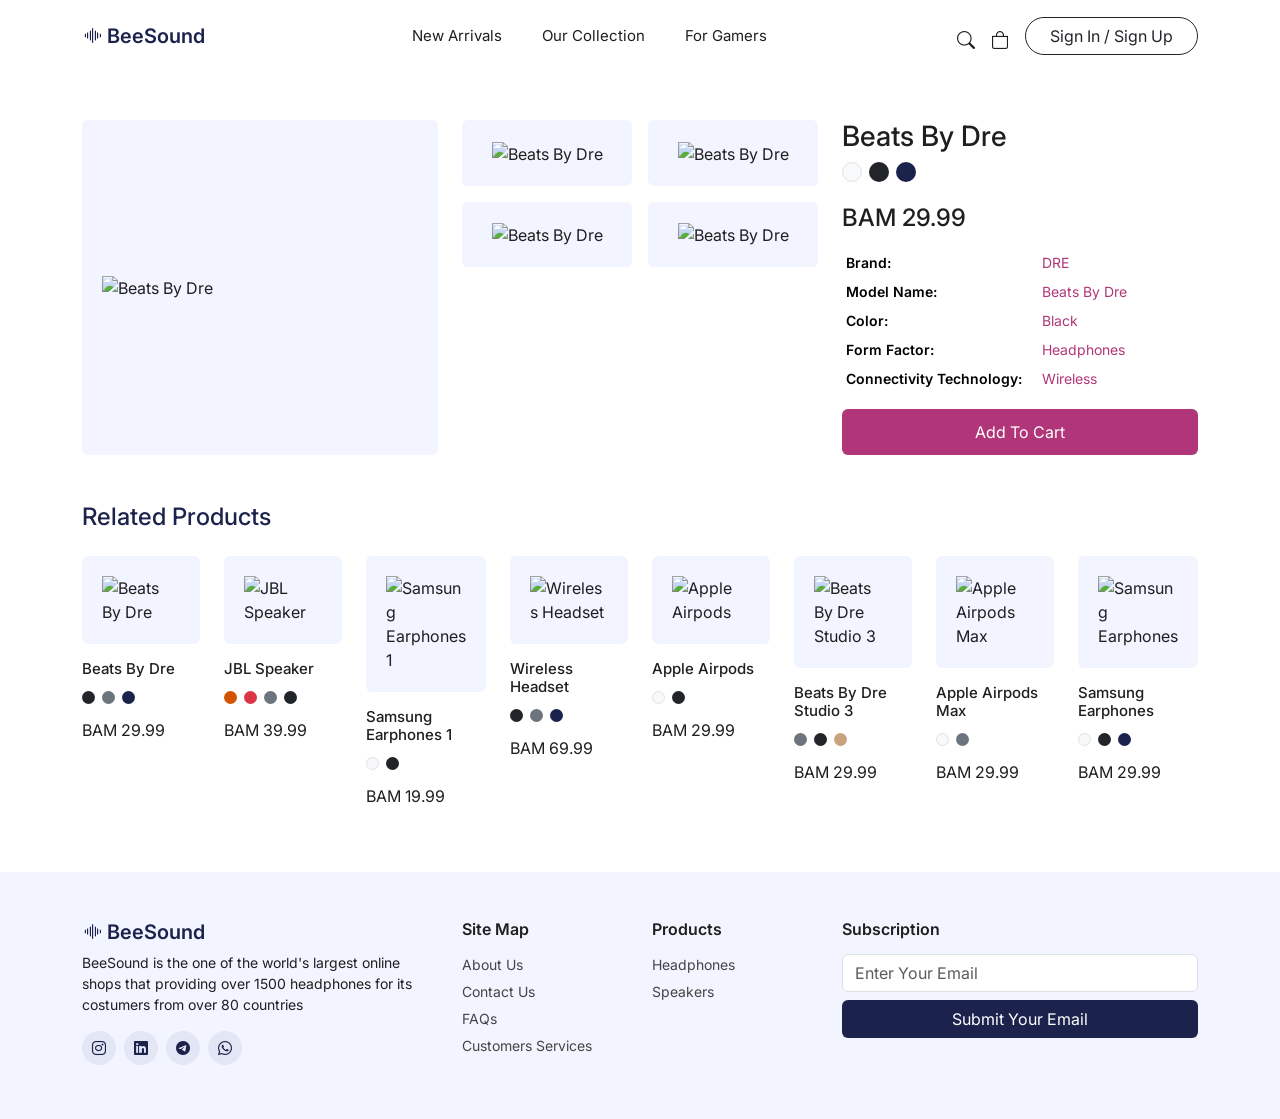
==== product.html @ 4eeed16a "Add BeeSound website pages" ====
<!DOCTYPE html>
<html lang="en">
<head>
    <meta charset="UTF-8">
    <meta name="viewport" content="width=device-width, initial-scale=1.0">
    <title>Beats By Dre - BeeSound</title>
    <link rel="stylesheet" href="https://cdn.jsdelivr.net/npm/bootstrap@5.3.3/dist/css/bootstrap.min.css">
    <link rel="stylesheet" href="https://cdn.jsdelivr.net/npm/bootstrap-icons@1.11.3/font/bootstrap-icons.min.css">
    <link rel="stylesheet" href="https://fonts.googleapis.com/css2?family=Inter:wght@400;500;600;700&display=swap">
    <link rel="stylesheet" href="style.css">
</head>
<body>

    <nav class="navbar navbar-expand-lg bg-white py-3">
        <div class="container">
            <a class="navbar-brand logo" href="index.html"><i class="bi bi-soundwave"></i> BeeSound</a>
            <button class="navbar-toggler" type="button" data-bs-toggle="collapse" data-bs-target="#menu">
                <span class="navbar-toggler-icon"></span>
            </button>
            <div class="collapse navbar-collapse" id="menu">
                <ul class="navbar-nav mx-auto gap-lg-4">
                    <li class="nav-item"><a class="nav-link" href="index.html#new">New Arrivals</a></li>
                    <li class="nav-item"><a class="nav-link" href="products.html">Our Collection</a></li>
                    <li class="nav-item"><a class="nav-link" href="products.html">For Gamers</a></li>
                </ul>
                <div class="d-flex align-items-center gap-3">
                    <a href="#" class="icon-link"><i class="bi bi-search"></i></a>
                    <a href="#" class="icon-link"><i class="bi bi-bag"></i></a>
                    <a href="#" class="btn btn-outline-dark rounded-pill px-4">Sign In / Sign Up</a>
                </div>
            </div>
        </div>
    </nav>

    <section class="container my-5">
        <div class="row g-4">
            <div class="col-lg-4">
                <div class="gallery-main">
                    <img src="images/beats.png" class="img-fluid" alt="Beats By Dre">
                </div>
            </div>
            <div class="col-lg-4">
                <div class="row g-3">
                    <div class="col-6"><div class="gallery-small"><img src="images/beats-2.png" class="img-fluid" alt="Beats By Dre"></div></div>
                    <div class="col-6"><div class="gallery-small"><img src="images/hero.png" class="img-fluid" alt="Beats By Dre"></div></div>
                    <div class="col-6"><div class="gallery-small"><img src="images/beats-3.png" class="img-fluid" alt="Beats By Dre"></div></div>
                    <div class="col-6"><div class="gallery-small"><img src="images/beats.png" class="img-fluid" alt="Beats By Dre"></div></div>
                </div>
            </div>
            <div class="col-lg-4">
                <h3>Beats By Dre</h3>
                <span class="dot big bg-light border"></span>
                <span class="dot big bg-dark"></span>
                <span class="dot big navy"></span>
                <h4 class="my-3">BAM 29.99</h4>
                <table class="table table-borderless table-sm details">
                    <tr><th>Brand:</th><td>DRE</td></tr>
                    <tr><th>Model Name:</th><td>Beats By Dre</td></tr>
                    <tr><th>Color:</th><td>Black</td></tr>
                    <tr><th>Form Factor:</th><td>Headphones</td></tr>
                    <tr><th>Connectivity Technology:</th><td>Wireless</td></tr>
                </table>
                <button class="btn btn-pink w-100">Add To Cart</button>
            </div>
        </div>
    </section>

    <section class="container my-5">
        <h4 class="title mb-4">Related Products</h4>
        <div class="row g-4">
            <div class="col-6 col-md-3 col-lg">
                <a href="product.html" class="card product">
                    <img src="images/beats.png" class="card-img-top" alt="Beats By Dre">
                    <div class="card-body px-0">
                        <h6>Beats By Dre</h6>
                        <span class="dot bg-dark"></span>
                        <span class="dot bg-secondary"></span>
                        <span class="dot navy"></span>
                        <p class="mt-2 mb-0">BAM 29.99</p>
                    </div>
                </a>
            </div>
            <div class="col-6 col-md-3 col-lg">
                <a href="product.html" class="card product">
                    <img src="images/jbl.png" class="card-img-top" alt="JBL Speaker">
                    <div class="card-body px-0">
                        <h6>JBL Speaker</h6>
                        <span class="dot orange"></span>
                        <span class="dot bg-danger"></span>
                        <span class="dot bg-secondary"></span>
                        <span class="dot bg-dark"></span>
                        <p class="mt-2 mb-0">BAM 39.99</p>
                    </div>
                </a>
            </div>
            <div class="col-6 col-md-3 col-lg">
                <a href="product.html" class="card product">
                    <img src="images/samsung-black.png" class="card-img-top" alt="Samsung Earphones 1">
                    <div class="card-body px-0">
                        <h6>Samsung Earphones 1</h6>
                        <span class="dot bg-light border"></span>
                        <span class="dot bg-dark"></span>
                        <p class="mt-2 mb-0">BAM 19.99</p>
                    </div>
                </a>
            </div>
            <div class="col-6 col-md-3 col-lg">
                <a href="product.html" class="card product">
                    <img src="images/headset.png" class="card-img-top" alt="Wireless Headset">
                    <div class="card-body px-0">
                        <h6>Wireless Headset</h6>
                        <span class="dot bg-dark"></span>
                        <span class="dot bg-secondary"></span>
                        <span class="dot navy"></span>
                        <p class="mt-2 mb-0">BAM 69.99</p>
                    </div>
                </a>
            </div>
            <div class="col-6 col-md-3 col-lg">
                <a href="product.html" class="card product">
                    <img src="images/airpods.png" class="card-img-top" alt="Apple Airpods">
                    <div class="card-body px-0">
                        <h6>Apple Airpods</h6>
                        <span class="dot bg-light border"></span>
                        <span class="dot bg-dark"></span>
                        <p class="mt-2 mb-0">BAM 29.99</p>
                    </div>
                </a>
            </div>
            <div class="col-6 col-md-3 col-lg">
                <a href="product.html" class="card product">
                    <img src="images/studio3.png" class="card-img-top" alt="Beats By Dre Studio 3">
                    <div class="card-body px-0">
                        <h6>Beats By Dre Studio 3</h6>
                        <span class="dot bg-secondary"></span>
                        <span class="dot bg-dark"></span>
                        <span class="dot gold"></span>
                        <p class="mt-2 mb-0">BAM 29.99</p>
                    </div>
                </a>
            </div>
            <div class="col-6 col-md-3 col-lg">
                <a href="product.html" class="card product">
                    <img src="images/airpods-max.png" class="card-img-top" alt="Apple Airpods Max">
                    <div class="card-body px-0">
                        <h6>Apple Airpods Max</h6>
                        <span class="dot bg-light border"></span>
                        <span class="dot bg-secondary"></span>
                        <p class="mt-2 mb-0">BAM 29.99</p>
                    </div>
                </a>
            </div>
            <div class="col-6 col-md-3 col-lg">
                <a href="product.html" class="card product">
                    <img src="images/samsung-white.png" class="card-img-top" alt="Samsung Earphones">
                    <div class="card-body px-0">
                        <h6>Samsung Earphones</h6>
                        <span class="dot bg-light border"></span>
                        <span class="dot bg-dark"></span>
                        <span class="dot navy"></span>
                        <p class="mt-2 mb-0">BAM 29.99</p>
                    </div>
                </a>
            </div>
        </div>
    </section>

    <footer class="footer py-5">
        <div class="container">
            <div class="row g-4">
                <div class="col-lg-4">
                    <h5 class="logo"><i class="bi bi-soundwave"></i> BeeSound</h5>
                    <p class="small">BeeSound is the one of the world's largest online shops that providing over 1500 headphones for its costumers from over 80 countries</p>
                    <div class="d-flex gap-2">
                        <a href="#" class="social"><i class="bi bi-instagram"></i></a>
                        <a href="#" class="social"><i class="bi bi-linkedin"></i></a>
                        <a href="#" class="social"><i class="bi bi-telegram"></i></a>
                        <a href="#" class="social"><i class="bi bi-whatsapp"></i></a>
                    </div>
                </div>
                <div class="col-6 col-lg-2">
                    <h6>Site Map</h6>
                    <a href="#">About Us</a>
                    <a href="#">Contact Us</a>
                    <a href="#">FAQs</a>
                    <a href="#">Customers Services</a>
                </div>
                <div class="col-6 col-lg-2">
                    <h6>Products</h6>
                    <a href="products.html">Headphones</a>
                    <a href="products.html">Speakers</a>
                </div>
                <div class="col-lg-4">
                    <h6>Subscription</h6>
                    <input type="email" class="form-control mb-2" placeholder="Enter Your Email">
                    <button class="btn btn-navy w-100">Submit Your Email</button>
                </div>
            </div>
        </div>
    </footer>

    <script src="https://cdn.jsdelivr.net/npm/bootstrap@5.3.3/dist/js/bootstrap.bundle.min.js"></script>
</body>
</html>
---- style.css ----
body {
    font-family: "Inter", Arial, sans-serif;
    color: #1f1f1f;
}

a {
    text-decoration: none;
}

.logo {
    font-weight: 600;
    color: #1b224c;
}

.nav-link {
    color: #1f1f1f;
    font-size: 15px;
}

.nav-link:hover {
    color: #b13679;
}

.icon-link {
    color: #1f1f1f;
    font-size: 18px;
}

.hero {
    background-color: #b13679;
    color: white;
    border-radius: 0 0 80px 0;
    margin: 0;
}

.hero h1 {
    font-size: 44px;
}

.title {
    color: #1b224c;
}

.see-more {
    color: #555;
    font-size: 14px;
}

.product {
    border: none;
    color: #1f1f1f;
}

.product img {
    background-color: #f2f4ff;
    padding: 20px;
    border-radius: 6px;
}

.product h6 {
    font-size: 15px;
}

.product:hover h6 {
    color: #b13679;
}

.dot {
    display: inline-block;
    width: 13px;
    height: 13px;
    border-radius: 50%;
    margin-right: 3px;
}

.dot.big {
    width: 20px;
    height: 20px;
}

.navy {
    background-color: #1b224c;
}

.orange {
    background-color: #d35400;
}

.gold {
    background-color: #c9a27e;
}

.banner {
    border-radius: 0 0 60px 0;
    color: white;
}

.banner.pink {
    background-color: #b13679;
}

.banner.navy {
    background-color: #1b224c;
}

.black-friday {
    background-color: #222222;
}

.timer {
    background-color: white;
    border-radius: 4px;
    width: 220px;
}

.timer div {
    flex: 1;
    padding: 5px;
}

.timer small {
    font-size: 11px;
    color: #777;
}

.timer p {
    margin: 0;
    font-weight: 600;
}

.product.dark {
    background-color: transparent;
    color: white;
    position: relative;
}

.sale {
    position: absolute;
    top: 10px;
    left: 10px;
    background-color: #e3000f;
    color: white;
    font-size: 11px;
    padding: 4px 6px;
    border-radius: 50%;
}

.old {
    color: #888;
    text-decoration: line-through;
    font-size: 13px;
}

.footer {
    background-color: #f2f4ff;
}

.footer h6 {
    font-weight: 600;
    margin-bottom: 15px;
}

.footer a {
    display: block;
    color: #444;
    font-size: 14px;
    margin-bottom: 6px;
}

.footer .social {
    display: inline-block;
    width: 34px;
    height: 34px;
    line-height: 34px;
    text-align: center;
    border-radius: 50%;
    background-color: #e3e6f5;
    color: #1b224c;
}

.btn-navy {
    background-color: #1b224c;
    color: white;
}

.btn-navy:hover {
    background-color: #2c3570;
    color: white;
}

.btn-pink {
    background-color: #b13679;
    color: white;
    padding: 10px;
}

.btn-pink:hover {
    background-color: #922a63;
    color: white;
}

.gallery-main,
.gallery-small {
    background-color: #f2f4ff;
    border-radius: 6px;
    padding: 20px;
    text-align: center;
}

.gallery-main {
    height: 100%;
    display: flex;
    align-items: center;
}

.details th {
    font-weight: 600;
    font-size: 14px;
    width: 55%;
}

.details td {
    color: #b13679;
    font-size: 14px;
}

@media (max-width: 768px) {
    .hero h1 {
        font-size: 30px;
    }

    .hero {
        border-radius: 0 0 40px 0;
    }
}
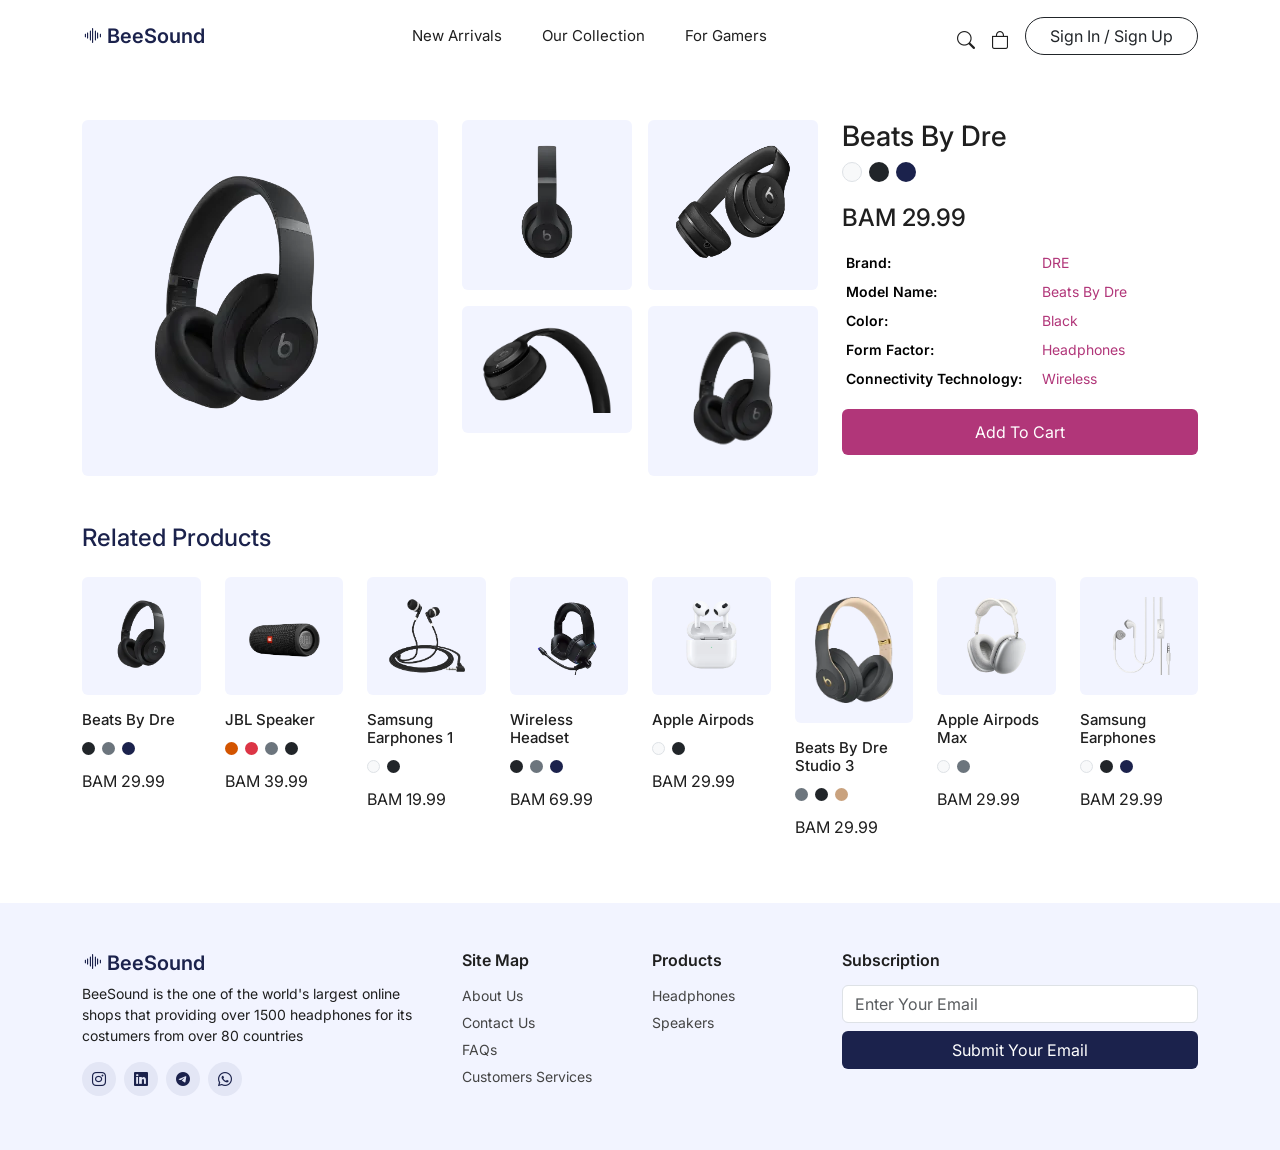
==== commit f03c06ed: "Add product images" ====
--- a/product.html
+++ b/product.html
@@ -36,15 +36,15 @@
         <div class="row g-4">
             <div class="col-lg-4">
                 <div class="gallery-main">
-                    <img src="images/beats.png" class="img-fluid" alt="Beats By Dre">
+                    <img src="images/beats.webp" class="img-fluid" alt="Beats By Dre">
                 </div>
             </div>
             <div class="col-lg-4">
                 <div class="row g-3">
-                    <div class="col-6"><div class="gallery-small"><img src="images/beats-2.png" class="img-fluid" alt="Beats By Dre"></div></div>
-                    <div class="col-6"><div class="gallery-small"><img src="images/hero.png" class="img-fluid" alt="Beats By Dre"></div></div>
-                    <div class="col-6"><div class="gallery-small"><img src="images/beats-3.png" class="img-fluid" alt="Beats By Dre"></div></div>
-                    <div class="col-6"><div class="gallery-small"><img src="images/beats.png" class="img-fluid" alt="Beats By Dre"></div></div>
+                    <div class="col-6"><div class="gallery-small"><img src="images/beats-2.webp" class="img-fluid" alt="Beats By Dre"></div></div>
+                    <div class="col-6"><div class="gallery-small"><img src="images/hero.webp" class="img-fluid" alt="Beats By Dre"></div></div>
+                    <div class="col-6"><div class="gallery-small"><img src="images/beats-3.webp" class="img-fluid" alt="Beats By Dre"></div></div>
+                    <div class="col-6"><div class="gallery-small"><img src="images/beats.webp" class="img-fluid" alt="Beats By Dre"></div></div>
                 </div>
             </div>
             <div class="col-lg-4">
@@ -70,7 +70,7 @@
         <div class="row g-4">
             <div class="col-6 col-md-3 col-lg">
                 <a href="product.html" class="card product">
-                    <img src="images/beats.png" class="card-img-top" alt="Beats By Dre">
+                    <img src="images/beats.webp" class="card-img-top" alt="Beats By Dre">
                     <div class="card-body px-0">
                         <h6>Beats By Dre</h6>
                         <span class="dot bg-dark"></span>
@@ -82,7 +82,7 @@
             </div>
             <div class="col-6 col-md-3 col-lg">
                 <a href="product.html" class="card product">
-                    <img src="images/jbl.png" class="card-img-top" alt="JBL Speaker">
+                    <img src="images/jbl.webp" class="card-img-top" alt="JBL Speaker">
                     <div class="card-body px-0">
                         <h6>JBL Speaker</h6>
                         <span class="dot orange"></span>
@@ -95,7 +95,7 @@
             </div>
             <div class="col-6 col-md-3 col-lg">
                 <a href="product.html" class="card product">
-                    <img src="images/samsung-black.png" class="card-img-top" alt="Samsung Earphones 1">
+                    <img src="images/samsung-black.webp" class="card-img-top" alt="Samsung Earphones 1">
                     <div class="card-body px-0">
                         <h6>Samsung Earphones 1</h6>
                         <span class="dot bg-light border"></span>
@@ -106,7 +106,7 @@
             </div>
             <div class="col-6 col-md-3 col-lg">
                 <a href="product.html" class="card product">
-                    <img src="images/headset.png" class="card-img-top" alt="Wireless Headset">
+                    <img src="images/headset.webp" class="card-img-top" alt="Wireless Headset">
                     <div class="card-body px-0">
                         <h6>Wireless Headset</h6>
                         <span class="dot bg-dark"></span>
@@ -118,7 +118,7 @@
             </div>
             <div class="col-6 col-md-3 col-lg">
                 <a href="product.html" class="card product">
-                    <img src="images/airpods.png" class="card-img-top" alt="Apple Airpods">
+                    <img src="images/airpods.webp" class="card-img-top" alt="Apple Airpods">
                     <div class="card-body px-0">
                         <h6>Apple Airpods</h6>
                         <span class="dot bg-light border"></span>
@@ -129,7 +129,7 @@
             </div>
             <div class="col-6 col-md-3 col-lg">
                 <a href="product.html" class="card product">
-                    <img src="images/studio3.png" class="card-img-top" alt="Beats By Dre Studio 3">
+                    <img src="images/studio3.webp" class="card-img-top" alt="Beats By Dre Studio 3">
                     <div class="card-body px-0">
                         <h6>Beats By Dre Studio 3</h6>
                         <span class="dot bg-secondary"></span>
@@ -141,7 +141,7 @@
             </div>
             <div class="col-6 col-md-3 col-lg">
                 <a href="product.html" class="card product">
-                    <img src="images/airpods-max.png" class="card-img-top" alt="Apple Airpods Max">
+                    <img src="images/airpods-max.webp" class="card-img-top" alt="Apple Airpods Max">
                     <div class="card-body px-0">
                         <h6>Apple Airpods Max</h6>
                         <span class="dot bg-light border"></span>
@@ -152,7 +152,7 @@
             </div>
             <div class="col-6 col-md-3 col-lg">
                 <a href="product.html" class="card product">
-                    <img src="images/samsung-white.png" class="card-img-top" alt="Samsung Earphones">
+                    <img src="images/samsung-white.webp" class="card-img-top" alt="Samsung Earphones">
                     <div class="card-body px-0">
                         <h6>Samsung Earphones</h6>
                         <span class="dot bg-light border"></span>
--- a/style.css
+++ b/style.css
@@ -233,3 +233,8 @@
         border-radius: 0 0 40px 0;
     }
 }
+
+.hero img {
+    width: 100%;
+    max-width: 330px;
+}
